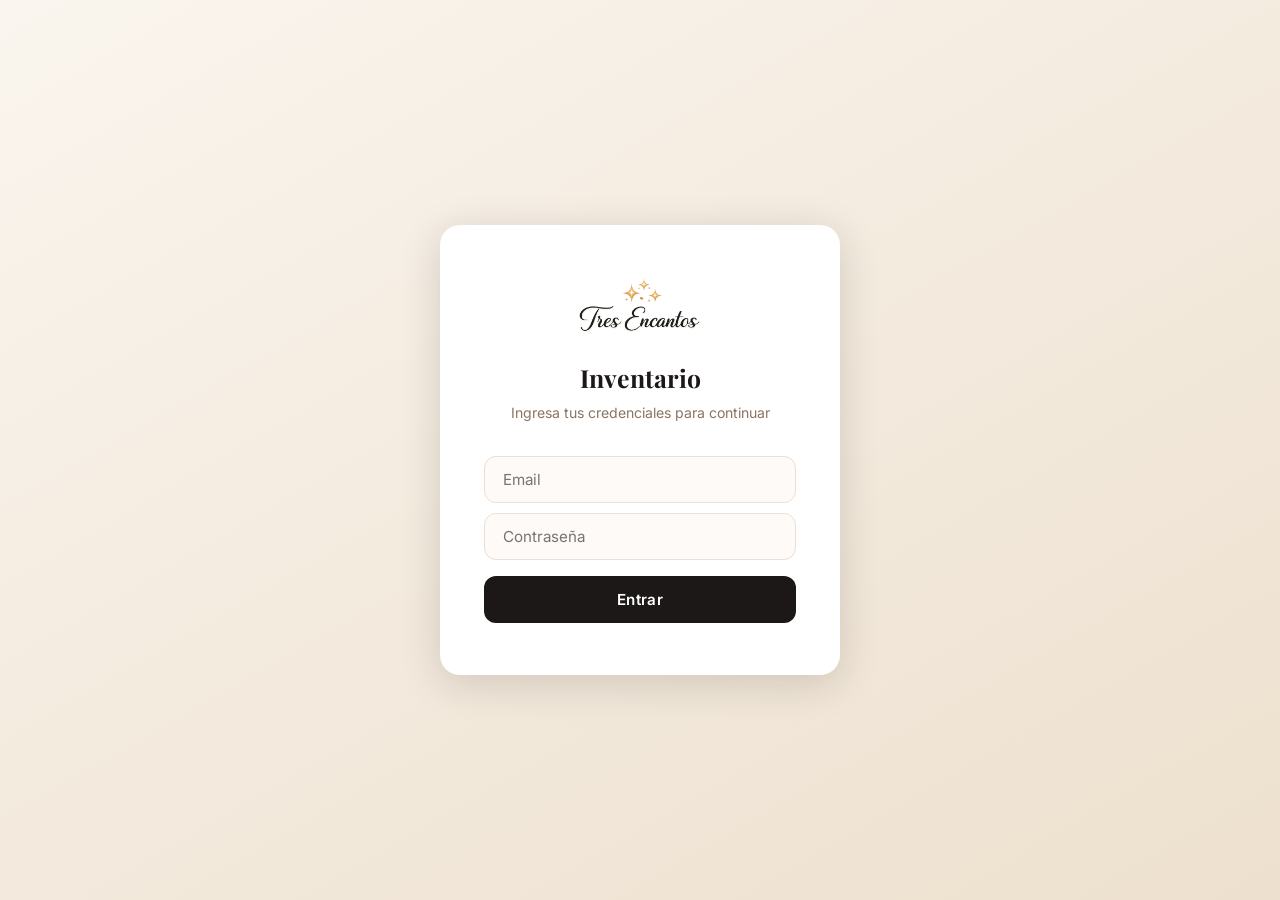
==== activity.html @ 2c3f7ea4 "Actividad: tocar una tarjeta KPI muestra el detalle completo sin truncar .sum-sub usa text-overflow:" ====
<!DOCTYPE html>
<html lang="es"> 
<head>
<meta charset="UTF-8">
<meta name="viewport" content="width=device-width, initial-scale=1.0, viewport-fit=cover">
<link rel="icon" href="img/icono-192.png">
<title>Actividad — Tres Encantos</title>
<link rel="preconnect" href="https://fonts.googleapis.com">
<link rel="preconnect" href="https://fonts.gstatic.com" crossorigin>
<link href="https://fonts.googleapis.com/css2?family=Inter:wght@400;500;600;700&family=Playfair+Display:wght@600&display=swap" rel="stylesheet">
<link rel="stylesheet" href="shared.css">
<link rel="stylesheet" href="activity.css">
</head>
<body>

<div class="topbar">
  <div class="topbar-left"></div>
  <div class="topbar-right">
    <nav class="topbar-nav-mobile" aria-label="Módulos">
      <a href="pos.html" class="tbn-icon" title="Caja">
        <svg viewBox="0 0 24 24"><rect x="2" y="3" width="20" height="14" rx="2"/><path d="M8 21h8M12 17v4"/></svg>
        <span class="tbn-label">Caja</span>
      </a>
      <a href="admin.html" class="tbn-icon" title="Inventario">
        <svg viewBox="0 0 24 24"><path d="M21 8a2 2 0 0 0-1-1.73l-7-4a2 2 0 0 0-2 0l-7 4A2 2 0 0 0 3 8v8a2 2 0 0 0 1 1.73l7 4a2 2 0 0 0 2 0l7-4A2 2 0 0 0 21 16Z"/><path d="m3.3 7 8.7 5 8.7-5"/><path d="M12 22V12"/></svg>
        <span class="tbn-label">Inventario</span>
      </a>
      <a href="stats.html" class="tbn-icon" title="Reportes">
        <svg viewBox="0 0 24 24"><line x1="18" y1="20" x2="18" y2="10"/><line x1="12" y1="20" x2="12" y2="4"/><line x1="6" y1="20" x2="6" y2="14"/></svg>
        <span class="tbn-label">Reportes</span>
      </a>
      <span class="tbn-sep"></span>
      <a href="index.html" class="tbn-icon" title="Tienda">
        <svg viewBox="0 0 24 24"><circle cx="12" cy="12" r="10"/><line x1="2" y1="12" x2="22" y2="12"/><path d="M12 2a15.3 15.3 0 0 1 4 10 15.3 15.3 0 0 1-4 10 15.3 15.3 0 0 1-4-10 15.3 15.3 0 0 1 4-10z"/></svg>
        <span class="tbn-label">Tienda</span>
      </a>
      
    </nav>
    <span class="tbn-sep"></span>
    <span class="user-avatar" id="user-avatar" style="cursor:pointer" title="Mi cuenta">?</span>
  </div>
</div>

<div class="main">
  <div class="act-search-wrap">
    <input type="search" class="act-search-input" id="filter-search" placeholder="🔍 Buscar cliente, producto o nota…" oninput="onSearchInput()" autocomplete="off">
    <button type="button" class="act-search-clear" id="filter-search-clear" onclick="clearSearch()" style="display:none" title="Limpiar búsqueda">✕</button>
  </div>

  <div class="filters-bar">
    <select class="filter-select" id="filter-period" onchange="load()">
      <option value="1" selected>Hoy</option>
      <option value="7">7 días</option>
      <option value="30">30 días</option>
      <option value="0">Todo</option>
    </select>
    <select class="filter-select" id="filter-user" onchange="load()">
      <option value="">Todos</option>
    </select>
    <div class="chip-group-wrap" id="chip-group-wrap">
      <div class="chip-group" id="chip-group" onscroll="_chipsScroll()">
        <button class="chip active" data-type="" onclick="setType(this,'')">Todos</button>
        <button class="chip" data-type="venta" onclick="setType(this,'venta')"><svg style="width:13px;height:13px;vertical-align:-2px;margin-right:3px;stroke:currentColor;fill:none;stroke-width:1.75;stroke-linecap:round;stroke-linejoin:round" viewBox="0 0 24 24"><line x1="12" y1="1" x2="12" y2="23"/><path d="M17 5H9.5a3.5 3.5 0 0 0 0 7h5a3.5 3.5 0 0 1 0 7H6"/></svg>Ventas</button>
        <button class="chip" data-type="inventario" onclick="setType(this,'inventario')"><svg style="width:13px;height:13px;vertical-align:-2px;margin-right:3px;stroke:currentColor;fill:none;stroke-width:1.75;stroke-linecap:round;stroke-linejoin:round" viewBox="0 0 24 24"><path d="M21 8a2 2 0 0 0-1-1.73l-7-4a2 2 0 0 0-2 0l-7 4A2 2 0 0 0 3 8v8a2 2 0 0 0 1 1.73l7 4a2 2 0 0 0 2 0l7-4A2 2 0 0 0 21 16Z"/><path d="m3.3 7 8.7 5 8.7-5"/><path d="M12 22V12"/></svg>Inventario</button>
        <button class="chip" data-type="apartado" onclick="setType(this,'apartado')"><svg style="width:13px;height:13px;vertical-align:-2px;margin-right:3px;stroke:currentColor;fill:none;stroke-width:1.75;stroke-linecap:round;stroke-linejoin:round" viewBox="0 0 24 24"><path d="M19 21l-7-5-7 5V5a2 2 0 0 1 2-2h10a2 2 0 0 1 2 2z"/></svg>Apartados</button>
        <button class="chip" data-type="sistema" onclick="setType(this,'sistema')"><svg style="width:13px;height:13px;vertical-align:-2px;margin-right:3px;stroke:currentColor;fill:none;stroke-width:1.75;stroke-linecap:round;stroke-linejoin:round" viewBox="0 0 24 24"><path d="M12 22s8-4 8-10V5l-8-3-8 3v7c0 6 8 10 8 10z"/></svg>Sistema</button>
      </div>
    </div>
  </div>

  <div class="summary-row" id="summary-row" style="display:none">
    <div class="sum-card" onclick="_summaryDetailPopup('ventas')" onkeydown="if(event.key==='Enter'||event.key===' '){event.preventDefault();_summaryDetailPopup('ventas')}" role="button" tabindex="0" aria-label="Ver detalle completo de Ventas" style="cursor:pointer">
      <div class="sum-val" id="sum-ventas">—</div>
      <div class="sum-sub" id="sum-ventas-sub"></div>
      <div class="sum-lbl">Ventas</div>
    </div>
    <div class="sum-card" onclick="_summaryDetailPopup('apt')" onkeydown="if(event.key==='Enter'||event.key===' '){event.preventDefault();_summaryDetailPopup('apt')}" role="button" tabindex="0" aria-label="Ver detalle completo de Apartados" style="cursor:pointer">
      <div class="sum-val" id="sum-apt">—</div>
      <div class="sum-sub muted" id="sum-apt-sub"></div>
      <div class="sum-lbl">Apartados</div>
    </div>
    <div class="sum-card" onclick="_summaryDetailPopup('inv')" onkeydown="if(event.key==='Enter'||event.key===' '){event.preventDefault();_summaryDetailPopup('inv')}" role="button" tabindex="0" aria-label="Ver detalle completo de Inventario" style="cursor:pointer">
      <div class="sum-val" id="sum-inv">—</div>
      <div class="sum-sub muted" id="sum-inv-sub"></div>
      <div class="sum-lbl">Inventario</div>
    </div>
  </div>

  <div id="feed"><div class="spinner"></div></div>
</div>

<script src="activity.js"></script>
<script src="shared.js"></script>
</body>
</html>
---- shared.css ----
/* ═══════════════════════════════════════════════════════════════════════
   shared.css — Tres Encantos
   Estilos compartidos por todos los módulos admin.
   Incluir en: admin.html, pos.html, stats.html, activity.html, settings.html
   ═══════════════════════════════════════════════════════════════════════ */

/* ── Variables ─────────────────────────────────────────────────────── */
:root{
  --cream:#FAF5EE;--gold:#C9A462;--gold-dark:#A67C3A;--gold-light:#FFF8EE;
  --charcoal:#1C1817;--charcoal-soft:#2E2825;
  --red:#E85D5D;--green:#2D6A4F;
  --border:#EAE0D4;--muted:#8A7564;--muted-light:#B5A696;
  --r:10px;
  --shadow-sm:0 1px 4px rgba(28,24,23,.07);
  --shadow-lg:0 8px 40px rgba(28,24,23,.18);
}

/* ── Reset mínimo ──────────────────────────────────────────────────── */
html{-webkit-text-size-adjust:100%}
button,input,select,textarea{font-family:inherit}
a{text-decoration:none}
*,*::before,*::after{box-sizing:border-box}

/* ── Dropdown de usuario ───────────────────────────────────────────── */
#ud-pop{
  position:fixed;z-index:99999;
  background:#fff;border:1px solid var(--border);border-radius:14px;
  padding:14px;min-width:210px;
  box-shadow:0 8px 32px rgba(28,24,23,.18);
  animation:ud-in .15s ease;
}
@keyframes ud-in{from{opacity:0;transform:scale(.92) translateY(-6px)}to{opacity:1;transform:scale(1)}}
.ud-info{margin-bottom:10px}
.ud-name{font-weight:700;font-size:.88rem;color:var(--charcoal);margin-bottom:2px}
.ud-email{font-size:.72rem;color:var(--muted);margin-bottom:6px;word-break:break-all}
.ud-role{display:inline-block;font-size:.62rem;font-weight:700;background:rgba(201,164,98,.15);color:var(--gold-dark);border-radius:50px;padding:2px 8px;text-transform:uppercase;letter-spacing:.05em}
.ud-divider{height:1px;background:var(--border);margin:0 -14px 10px}
.ud-link{display:flex;align-items:center;gap:8px;width:100%;padding:8px 10px;border-radius:8px;color:var(--charcoal);font-size:.82rem;font-weight:600;text-decoration:none;transition:.15s;margin-bottom:2px}
.ud-link:hover{background:var(--cream)}
.ud-link svg{flex-shrink:0;color:var(--muted)}
.ud-logout{display:flex;align-items:center;gap:8px;width:100%;padding:8px 10px;border:none;border-radius:8px;background:transparent;color:var(--red);font-size:.82rem;font-weight:600;cursor:pointer;font-family:inherit;transition:.15s}
.ud-logout:hover{background:#FFF5F5}
.ud-logout svg{flex-shrink:0}

/* ── Avatar de usuario ─────────────────────────────────────────────── */
.user-avatar{
  width:28px;height:28px;border-radius:50%;
  background:rgba(201,164,98,.25);color:var(--gold);
  font-size:.75rem;font-weight:800;
  display:flex;align-items:center;justify-content:center;
  flex-shrink:0;border:1.5px solid rgba(201,164,98,.45);
  letter-spacing:0;user-select:none;
}
@media(max-width:640px){.user-avatar{width:26px;height:26px;font-size:.7rem}}
@media(max-width:380px){.user-avatar{width:24px;height:24px;font-size:.68rem}}

/* ── Título de módulo — oculto cuando los íconos ya tienen label ───── */
.topbar-title{display:none}

/* ══ TOPBAR NAVEGACIÓN ═══════════════════════════════════════════════
   Íconos de módulo compartidos por todos los módulos admin.
   Cambiar aquí aplica a Caja, Inventario, Reportes, Actividad, Config.
   ══════════════════════════════════════════════════════════════════ */
/* ── Layout topbar base ────────────────────────────────────────────── */
.topbar{
  position:relative;display:flex;align-items:center;justify-content:space-between;
  height:56px;padding:0 16px;
  background:var(--charcoal);color:#fff;
  flex-shrink:0;z-index:50;
}
/* Safe area para dispositivos con notch */
@supports(padding-top:env(safe-area-inset-top)){
  .topbar{
    padding-top:env(safe-area-inset-top);
    height:calc(56px + env(safe-area-inset-top));
  }
}

/* ── Layout topbar: nav centrado, avatar a la derecha ──────────────── */
/* El topbar usa position:relative para centrar el nav con absolute */
/* topbar-left: spacer flex:1 | nav: centrado absoluto | topbar-right: avatar */
.topbar-left{flex:1}
.topbar-right{flex:1;display:flex;align-items:center;justify-content:flex-end}
.topbar-nav-mobile{
  display:flex;align-items:center;gap:1px;
  position:absolute;left:50%;transform:translateX(-50%);
}

.tbn-icon{
  display:flex;flex-direction:column;align-items:center;justify-content:center;
  gap:2px;padding:5px 14px;border-radius:9px;min-width:48px;
  text-decoration:none;background:transparent;color:rgba(255,255,255,.55);
  transition:all .15s;touch-action:manipulation;-webkit-tap-highlight-color:transparent;
  border:none;cursor:pointer;font-family:inherit;
}
.tbn-icon svg{
  width:20px;height:20px;stroke:currentColor;fill:none;
  stroke-width:2;stroke-linecap:round;stroke-linejoin:round;
  display:block;flex-shrink:0;
}
.tbn-label{
  display:none;font-size:.5rem;font-weight:600;
  letter-spacing:.03em;line-height:1;white-space:nowrap;
}
.tbn-sep{display:none}

.tbn-icon.tbn-active{color:#C9A462;background:rgba(201,164,98,.22);border-radius:10px;outline:1.5px solid rgba(201,164,98,.35)}
.tbn-icon.tbn-active svg{stroke-width:2.5}
.tbn-icon:not(.tbn-active):hover{color:rgba(255,255,255,.9);background:rgba(255,255,255,.09)}
.tbn-icon:active{opacity:.6;transform:scale(.88)}
.tbn-icon.tbn-logout:hover{color:#E85D5D;background:rgba(232,93,93,.12)}

/* Mobile ≤640px — touch targets + labels */
@media(max-width:640px){
  .tbn-icon{padding:5px 8px;min-width:44px}
  .tbn-icon svg{width:20px;height:20px}
  .tbn-label{display:block;font-size:.5rem;letter-spacing:.02em}
  .topbar-nav-mobile{gap:0}
}
/* Teléfonos muy chicos ≤380px */
@media(max-width:380px){
  .tbn-icon{min-width:38px;padding:5px 6px}
  .tbn-icon svg{width:18px;height:18px}
  .tbn-label{font-size:.44rem}
}
/* Tableta y desktop ≥641px — separador visible */
@media(min-width:641px){
  .tbn-sep{display:block;width:1px;height:20px;background:rgba(255,255,255,.2);align-self:center;flex-shrink:0;margin:0 4px}
  .tbn-label{display:block}
  .tbn-icon{padding:5px 12px;gap:2px}
  .tbn-icon svg{width:18px;height:18px}
}
@media(min-width:1025px){
  .tbn-icon{padding:6px 14px}
  .tbn-icon svg{width:20px;height:20px}
  .topbar-nav-mobile{gap:2px}
}

/* ── Offline banner ── */
#offline-banner {
  position: fixed;
  left: 0; right: 0;
  z-index: 9999;
  padding: 10px 16px;
  font-size: .875rem;
  font-weight: 600;
  text-align: center;
  pointer-events: none;
  transition: opacity .25s;
  display: none;
}
#offline-banner.ob-offline {
  display: block;
  background: #E85D5D;
  color: #fff;
}
#offline-banner.ob-online {
  display: block;
  background: #2D6A4F;
  color: #fff;
}

/* ── Aviso de sistema — descartable, fijo abajo (mismo patrón que
   #offline-banner: no afecta el layout de cada módulo, y se desplaza sobre
   la tab bar de Caja igual que ese banner) ── */
#sys-notice{
  position:fixed;left:0;right:0;z-index:9998;
  display:flex;align-items:center;gap:10px;
  padding:10px 16px;
  background:var(--gold-light);border-top:1px solid var(--gold);
  color:var(--charcoal);font-size:.82rem;line-height:1.35;
}
#sys-notice .sn-text{flex:1}
#sys-notice .sn-close{flex-shrink:0;background:none;border:none;color:var(--muted);font-size:1rem;cursor:pointer;padding:4px 6px;line-height:1;transition:.15s}
#sys-notice .sn-close:hover{color:var(--charcoal)}
---- activity.css ----
body{font-family:'Inter',sans-serif;background:var(--cream);color:var(--charcoal);min-height:100dvh;display:flex;flex-direction:column}

/* TOPBAR */
.topbar{position:sticky;top:0}
.topbar-left{display:flex;align-items:center;gap:10px}
.topbar-title{font-family:'Playfair Display',serif;font-size:1rem;color:#fff}
.topbar-right{display:flex;gap:8px;align-items:center}
.user-name-lbl{font-size:.75rem;color:rgba(255,255,255,.6);white-space:nowrap}
@media(min-width:1025px){.topbar{background:var(--charcoal)}}
@media(max-width:1024px){
  .topbar{padding:0 12px;background:var(--charcoal)}
  .main{padding:14px 16px 40px}
  .summary-row{gap:8px}
  .sum-card{padding:12px 10px}
  .sum-val{font-size:1.1rem}
  .act-card{padding:10px 12px;gap:10px}
  .act-avatar{width:34px;height:34px;font-size:.78rem}
}

/* MAIN */
.main{flex:1;max-width:800px;width:100%;margin:0 auto;padding:20px 16px 48px}

/* SEARCH */
.act-search-wrap{position:relative;margin-bottom:10px}
.act-search-input{width:100%;padding:10px 36px 10px 14px;border:1.5px solid var(--border);border-radius:50px;font-size:.85rem;outline:none;font-family:inherit;background:#fff;color:var(--charcoal)}
.act-search-input:focus{border-color:var(--gold)}
.act-search-input::-webkit-search-cancel-button{display:none}
.act-search-clear{position:absolute;right:6px;top:50%;transform:translateY(-50%);background:none;border:none;color:var(--muted);font-size:.85rem;cursor:pointer;padding:8px;line-height:1}

/* FILTERS */
.filters-bar{display:flex;gap:8px;align-items:center;margin-bottom:16px;flex-wrap:wrap}
.filter-select{
  padding:7px 28px 7px 12px;border:1.5px solid var(--border);border-radius:50px;
  font-size:.8rem;font-weight:600;background:#fff;color:var(--charcoal);outline:none;cursor:pointer;
  appearance:none;-webkit-appearance:none;
  background-image:url("data:image/svg+xml,%3Csvg xmlns='http://www.w3.org/2000/svg' width='12' height='12' viewBox='0 0 24 24' fill='none' stroke='%238A7564' stroke-width='2.5'%3E%3Cpolyline points='6 9 12 15 18 9'/%3E%3C/svg%3E");
  background-repeat:no-repeat;background-position:right 10px center;
}
.filter-select:focus{border-color:var(--gold)}
.chip-group-wrap{position:relative;flex-shrink:0}
.chip-group-wrap::after{content:'›';position:absolute;top:0;bottom:0;right:0;width:24px;display:flex;align-items:center;justify-content:flex-end;padding-right:2px;background:linear-gradient(to right,transparent,var(--cream) 65%);color:var(--muted);font-size:1.2rem;font-weight:800;pointer-events:none;opacity:1;transition:opacity .15s}
.chip-group-wrap.at-end::after{opacity:0}
.chip-group{display:flex;gap:4px;overflow-x:auto;scrollbar-width:none;-webkit-overflow-scrolling:touch}
.chip-group::-webkit-scrollbar{display:none}
.chip{flex-shrink:0;padding:6px 14px;border-radius:50px;border:1.5px solid var(--border);background:#fff;font-size:.76rem;font-weight:600;cursor:pointer;color:#9B8B78;transition:.15s;white-space:nowrap}
.chip.active{background:var(--charcoal);color:#fff;border-color:var(--charcoal)}
.chip:hover:not(.active){border-color:var(--gold);color:var(--gold-dark)}

/* SUMMARY */
.summary-row{display:grid;grid-template-columns:repeat(3,1fr);gap:10px;margin-bottom:20px}
/* min-width:0 -- sin esto, un texto largo en .sum-sub (ej. "4 abonos · 6
   liquidados · 57 por cobrar (total)") empuja el ancho mínimo del elemento
   de grid más allá de su columna 1fr, aunque .sum-sub tenga overflow:hidden
   -- el recorte con "..." nunca llega a aplicarse porque la tarjeta entera
   (y con ella toda la fila de 3 columnas) ya se desbordó primero, forzando
   scroll horizontal en toda la página y cortando el borde izquierdo de todo
   lo demás (buscador, selects, chips). Mismo fix que .act-body ya usa más
   abajo en este archivo para el mismo problema en un contexto flex. */
.sum-card{background:#fff;border:1px solid var(--border);border-left:3px solid var(--gold);border-radius:12px;padding:14px 12px;text-align:center;min-width:0}
.sum-val{font-family:'Playfair Display',serif;font-size:1.25rem;font-weight:700}
.sum-sub{font-size:.73rem;font-weight:600;color:var(--green);margin-top:2px;min-height:1.1em;line-height:1.2;white-space:nowrap;overflow:hidden;text-overflow:ellipsis}
.sum-sub.muted{color:var(--muted)}
.sum-lbl{font-size:.67rem;color:var(--muted);font-weight:700;text-transform:uppercase;letter-spacing:.04em;margin-top:4px}

/* FEED */
.date-sep{font-size:.68rem;font-weight:700;letter-spacing:.08em;text-transform:uppercase;color:var(--muted);padding:16px 2px 6px}
.date-sep:first-child{padding-top:2px}
.act-card{display:flex;gap:12px;align-items:flex-start;background:#fff;border:1px solid var(--border);border-radius:12px;padding:12px 14px;margin-bottom:7px;transition:.15s}
.act-card:active{background:#FFF8EE;border-color:var(--gold)}
.act-card:hover{box-shadow:0 2px 10px rgba(28,24,23,.07)}
.act-avatar{width:36px;height:36px;border-radius:50%;flex-shrink:0;display:flex;align-items:center;justify-content:center;font-size:.82rem;font-weight:800;color:#fff;margin-top:1px}
.act-body{flex:1;min-width:0}
.act-top{display:flex;align-items:center;gap:6px;margin-bottom:4px;flex-wrap:wrap}
.act-badge{display:inline-flex;align-items:center;gap:3px;padding:2px 8px;border-radius:50px;font-size:.63rem;font-weight:800;letter-spacing:.03em;text-transform:uppercase;flex-shrink:0}
.badge-venta    {background:#D1FAE5;color:#065F46}
.badge-inventario{background:#E0E7FF;color:#3730A3}
.badge-apartado {background:#FEF3C7;color:#92400E}
.badge-creado   {background:#D1FAE5;color:#065F46}
.badge-editado  {background:#FFF8EE;color:#A67C3A}
.badge-eliminado{background:#FEE2E2;color:#991B1B}
.badge-revisado {background:#EDE9FE;color:#5B21B6}
.act-user{font-size:.73rem;color:var(--muted);font-weight:600;white-space:nowrap}
.act-time{font-size:.68rem;color:#B5A696;margin-left:auto;white-space:nowrap;flex-shrink:0}
.act-summary{font-size:.84rem;font-weight:500;color:var(--charcoal);line-height:1.4}
.act-detail{font-size:.74rem;color:var(--muted);margin-top:3px}

/* EMPTY / LOADING */
.empty-state{text-align:center;padding:56px 20px;color:var(--muted)}
.empty-state .em{font-size:2.5rem;margin-bottom:10px}
@keyframes spin{to{transform:rotate(360deg)}}
.spinner{width:22px;height:22px;border:2.5px solid var(--border);border-top-color:var(--gold);border-radius:50%;animation:spin .6s linear infinite;margin:48px auto}

@media(max-width:640px){
  .topbar{padding:0 12px}
  .user-name-lbl{display:none}
  .user-avatar{width:24px;height:24px;font-size:.68rem}
  .main{padding:14px 12px 40px}
  .summary-row{gap:8px}
  .sum-card{padding:12px 8px}
  .sum-val{font-size:1.1rem}
  .act-card{padding:10px 12px;gap:10px}
  .act-avatar{width:32px;height:32px;font-size:.75rem}
  /* Selects: flex:1 para llenar la fila + tap target ≥44px */
  .filter-select{flex:1;min-width:0;padding:11px 28px 11px 12px;font-size:1rem}
  /* Chips: tap target ≥44px */
  .chip{padding:10px 14px;min-height:44px}
  /* Chip-group-wrap: ancho completo en su línea */
  .chip-group-wrap{width:100%}
}
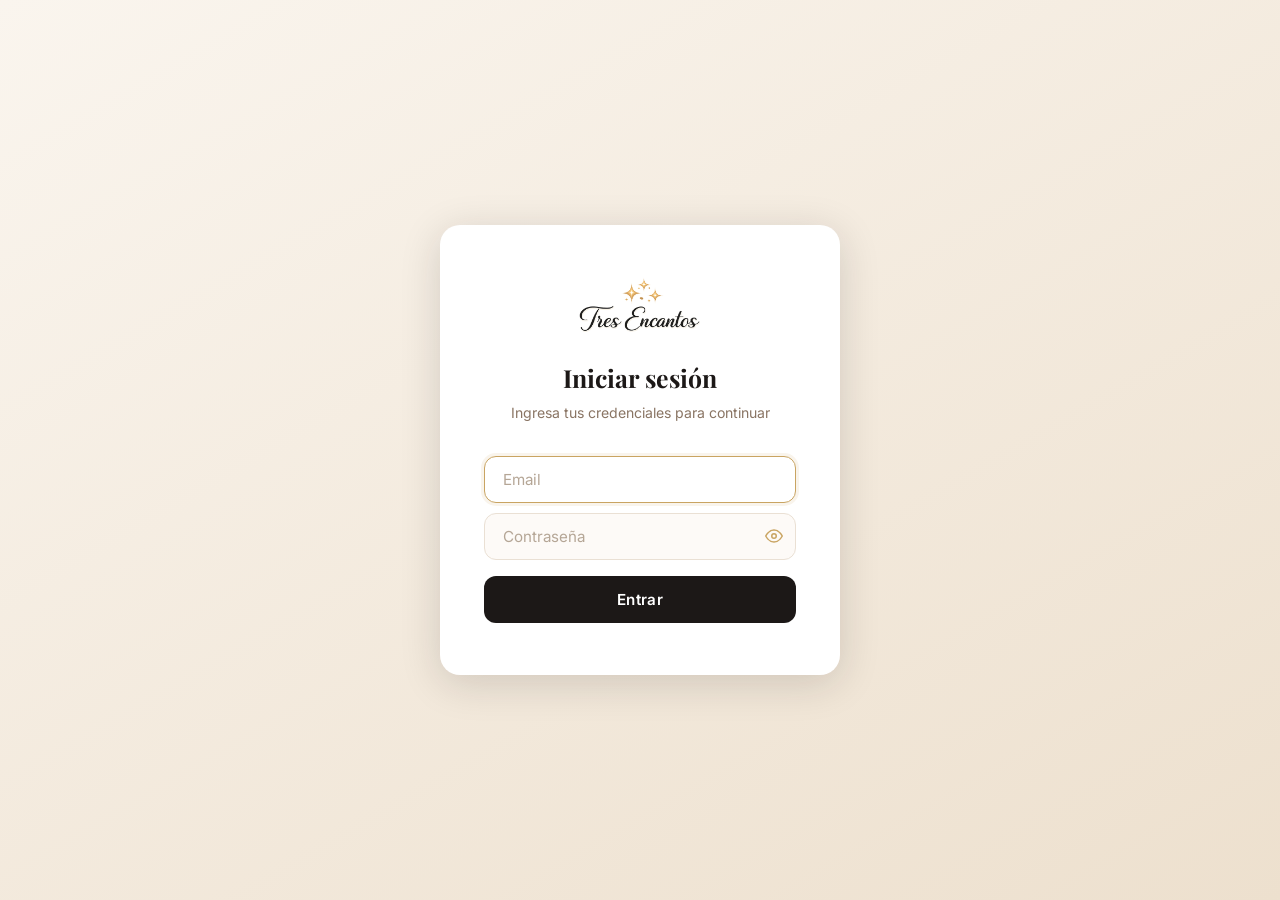
==== commit dfba9944: "Modo oscuro: Actividad y Configuracion (ultimos 2 modulos) Mismo mecanismo que Inventario/Caja/Repor" ====
--- a/activity.html
+++ b/activity.html
@@ -1,5 +1,5 @@
 <!DOCTYPE html>
-<html lang="es"> 
+<html lang="es" data-theme-ready="1">
 <head>
 <meta charset="UTF-8">
 <meta name="viewport" content="width=device-width, initial-scale=1.0, viewport-fit=cover">
@@ -10,6 +10,12 @@
 <link href="https://fonts.googleapis.com/css2?family=Inter:wght@400;500;600;700&family=Playfair+Display:wght@600&display=swap" rel="stylesheet">
 <link rel="stylesheet" href="shared.css">
 <link rel="stylesheet" href="activity.css">
+<script>
+/* Aplica el modo oscuro guardado ANTES del primer paint, para que no haya
+   flash claro→oscuro. Mismo script que Inventario/Caja/Reportes, ver
+   shared.js _initThemeToggle(). */
+(function(){try{if(localStorage.getItem('te_theme')==='dark')document.documentElement.setAttribute('data-theme','dark');}catch(e){}})();
+</script>
 </head>
 <body>
 
@@ -64,27 +70,11 @@
         <button class="chip" data-type="inventario" onclick="setType(this,'inventario')"><svg style="width:13px;height:13px;vertical-align:-2px;margin-right:3px;stroke:currentColor;fill:none;stroke-width:1.75;stroke-linecap:round;stroke-linejoin:round" viewBox="0 0 24 24"><path d="M21 8a2 2 0 0 0-1-1.73l-7-4a2 2 0 0 0-2 0l-7 4A2 2 0 0 0 3 8v8a2 2 0 0 0 1 1.73l7 4a2 2 0 0 0 2 0l7-4A2 2 0 0 0 21 16Z"/><path d="m3.3 7 8.7 5 8.7-5"/><path d="M12 22V12"/></svg>Inventario</button>
         <button class="chip" data-type="apartado" onclick="setType(this,'apartado')"><svg style="width:13px;height:13px;vertical-align:-2px;margin-right:3px;stroke:currentColor;fill:none;stroke-width:1.75;stroke-linecap:round;stroke-linejoin:round" viewBox="0 0 24 24"><path d="M19 21l-7-5-7 5V5a2 2 0 0 1 2-2h10a2 2 0 0 1 2 2z"/></svg>Apartados</button>
         <button class="chip" data-type="sistema" onclick="setType(this,'sistema')"><svg style="width:13px;height:13px;vertical-align:-2px;margin-right:3px;stroke:currentColor;fill:none;stroke-width:1.75;stroke-linecap:round;stroke-linejoin:round" viewBox="0 0 24 24"><path d="M12 22s8-4 8-10V5l-8-3-8 3v7c0 6 8 10 8 10z"/></svg>Sistema</button>
+        <button class="chip" id="chip-night" onclick="toggleNightFilter(this)">🌙 Fuera de horario</button>
       </div>
     </div>
   </div>
 
-  <div class="summary-row" id="summary-row" style="display:none">
-    <div class="sum-card" onclick="_summaryDetailPopup('ventas')" onkeydown="if(event.key==='Enter'||event.key===' '){event.preventDefault();_summaryDetailPopup('ventas')}" role="button" tabindex="0" aria-label="Ver detalle completo de Ventas" style="cursor:pointer">
-      <div class="sum-val" id="sum-ventas">—</div>
-      <div class="sum-sub" id="sum-ventas-sub"></div>
-      <div class="sum-lbl">Ventas</div>
-    </div>
-    <div class="sum-card" onclick="_summaryDetailPopup('apt')" onkeydown="if(event.key==='Enter'||event.key===' '){event.preventDefault();_summaryDetailPopup('apt')}" role="button" tabindex="0" aria-label="Ver detalle completo de Apartados" style="cursor:pointer">
-      <div class="sum-val" id="sum-apt">—</div>
-      <div class="sum-sub muted" id="sum-apt-sub"></div>
-      <div class="sum-lbl">Apartados</div>
-    </div>
-    <div class="sum-card" onclick="_summaryDetailPopup('inv')" onkeydown="if(event.key==='Enter'||event.key===' '){event.preventDefault();_summaryDetailPopup('inv')}" role="button" tabindex="0" aria-label="Ver detalle completo de Inventario" style="cursor:pointer">
-      <div class="sum-val" id="sum-inv">—</div>
-      <div class="sum-sub muted" id="sum-inv-sub"></div>
-      <div class="sum-lbl">Inventario</div>
-    </div>
-  </div>
 
   <div id="feed"><div class="spinner"></div></div>
 </div>
--- a/shared.css
+++ b/shared.css
@@ -13,6 +13,13 @@
   --r:10px;
   --shadow-sm:0 1px 4px rgba(28,24,23,.07);
   --shadow-lg:0 8px 40px rgba(28,24,23,.18);
+  /* Tokens de tema, compartidos por los 5 módulos admin — ver admin.css para
+     el bloque [data-theme="dark"] vigente hoy solo en Inventario. --ink/
+     --ink-soft son fijos a propósito (topbar, badges: chrome ya oscuro que
+     no debe invertirse). Un módulo que sume su propio modo oscuro solo
+     necesita definir su [data-theme="dark"] — estos defaults ya lo cubren. */
+  --ink:#1C1817;--ink-soft:#2E2825;
+  --surface:#fff;--surface-soft:#F8F4EF;
 }
 
 /* ── Reset mínimo ──────────────────────────────────────────────────── */
@@ -24,7 +31,7 @@
 /* ── Dropdown de usuario ───────────────────────────────────────────── */
 #ud-pop{
   position:fixed;z-index:99999;
-  background:#fff;border:1px solid var(--border);border-radius:14px;
+  background:var(--surface);border:1px solid var(--border);border-radius:14px;
   padding:14px;min-width:210px;
   box-shadow:0 8px 32px rgba(28,24,23,.18);
   animation:ud-in .15s ease;
@@ -38,8 +45,30 @@
 .ud-link{display:flex;align-items:center;gap:8px;width:100%;padding:8px 10px;border-radius:8px;color:var(--charcoal);font-size:.82rem;font-weight:600;text-decoration:none;transition:.15s;margin-bottom:2px}
 .ud-link:hover{background:var(--cream)}
 .ud-link svg{flex-shrink:0;color:var(--muted)}
+
+/* ── Toggles del dropdown de cuenta (modo oscuro, avisos de venta por
+   dispositivo) — clase genérica, ya no exclusiva de "theme" desde que se le
+   sumó un segundo toggle (2026-09-06). ── */
+.ud-toggle-row{display:flex;align-items:center;justify-content:space-between;gap:8px;width:100%;padding:8px 10px;border-radius:8px;color:var(--charcoal);font-size:.82rem;font-weight:600;margin-bottom:2px;cursor:pointer}
+.ud-toggle-row:hover{background:var(--cream)}
+.ud-toggle-row-label{display:flex;align-items:center;gap:8px}
+.ud-toggle-row-label svg{flex-shrink:0;color:var(--muted)}
+.ud-toggle-switch{position:relative;display:inline-block;width:36px;height:21px;flex-shrink:0}
+.ud-toggle-switch input{opacity:0;width:0;height:0;position:absolute}
+.ud-toggle-switch-slider{position:absolute;inset:0;background:var(--border);border-radius:50px;transition:.2s;pointer-events:none}
+.ud-toggle-switch-slider::before{content:'';position:absolute;width:15px;height:15px;left:3px;top:3px;background:var(--surface);border-radius:50%;transition:.2s;box-shadow:0 1px 3px rgba(0,0,0,.25)}
+.ud-toggle-switch input:checked + .ud-toggle-switch-slider{background:var(--gold-dark)}
+.ud-toggle-switch input:checked + .ud-toggle-switch-slider::before{transform:translateX(15px)}
+.ud-toggle-hint{padding:0 10px 6px;font-size:.7rem;line-height:1.35;color:var(--muted);margin-top:-2px}
+.ud-toggle-hint:empty{display:none}
 .ud-logout{display:flex;align-items:center;gap:8px;width:100%;padding:8px 10px;border:none;border-radius:8px;background:transparent;color:var(--red);font-size:.82rem;font-weight:600;cursor:pointer;font-family:inherit;transition:.15s}
 .ud-logout:hover{background:#FFF5F5}
+/* Sin bloque [data-theme="dark"] propio (shared.css es genérico a los 5
+   módulos) -- reutiliza --tint-red-bg, hoy solo definido en el bloque
+   oscuro de admin.css/pos.css. Donde ese token no existe (módulos sin modo
+   oscuro todavía) esta regla nunca se activa porque tampoco existe
+   [data-theme="dark"] ahí. */
+:root[data-theme="dark"] .ud-logout:hover{background:var(--tint-red-bg)}
 .ud-logout svg{flex-shrink:0}
 
 /* ── Avatar de usuario ─────────────────────────────────────────────── */
@@ -53,6 +82,8 @@
 }
 @media(max-width:640px){.user-avatar{width:26px;height:26px;font-size:.7rem}}
 @media(max-width:380px){.user-avatar{width:24px;height:24px;font-size:.68rem}}
+@media(max-width:640px){#notif-bell{width:26px;height:26px;margin-right:6px}}
+@media(max-width:380px){#notif-bell{width:24px;height:24px;margin-right:4px}}
 
 /* ── Título de módulo — oculto cuando los íconos ya tienen label ───── */
 .topbar-title{display:none}
@@ -65,7 +96,7 @@
 .topbar{
   position:relative;display:flex;align-items:center;justify-content:space-between;
   height:56px;padding:0 16px;
-  background:var(--charcoal);color:#fff;
+  background:var(--ink);color:#fff;
   flex-shrink:0;z-index:50;
 }
 /* Safe area para dispositivos con notch */
@@ -108,7 +139,6 @@
 .tbn-icon.tbn-active svg{stroke-width:2.5}
 .tbn-icon:not(.tbn-active):hover{color:rgba(255,255,255,.9);background:rgba(255,255,255,.09)}
 .tbn-icon:active{opacity:.6;transform:scale(.88)}
-.tbn-icon.tbn-logout:hover{color:#E85D5D;background:rgba(232,93,93,.12)}
 
 /* Mobile ≤640px — touch targets + labels */
 @media(max-width:640px){
@@ -160,16 +190,63 @@
   color: #fff;
 }
 
-/* ── Aviso de sistema — descartable, fijo abajo (mismo patrón que
-   #offline-banner: no afecta el layout de cada módulo, y se desplaza sobre
-   la tab bar de Caja igual que ese banner) ── */
-#sys-notice{
-  position:fixed;left:0;right:0;z-index:9998;
-  display:flex;align-items:center;gap:10px;
-  padding:10px 16px;
-  background:var(--gold-light);border-top:1px solid var(--gold);
-  color:var(--charcoal);font-size:.82rem;line-height:1.35;
-}
-#sys-notice .sn-text{flex:1}
-#sys-notice .sn-close{flex-shrink:0;background:none;border:none;color:var(--muted);font-size:1rem;cursor:pointer;padding:4px 6px;line-height:1;transition:.15s}
-#sys-notice .sn-close:hover{color:var(--charcoal)}
+/* ── Campana de notificaciones — junto al avatar en la topbar ── */
+#notif-bell{
+  position:relative;display:flex;align-items:center;justify-content:center;
+  width:28px;height:28px;margin-right:8px;border-radius:50%;
+  background:transparent;border:none;color:rgba(255,255,255,.7);
+  cursor:pointer;transition:.15s;flex-shrink:0;
+}
+#notif-bell:hover{color:#fff;background:rgba(255,255,255,.1)}
+.notif-badge{
+  position:absolute;top:-2px;right:-2px;min-width:15px;height:15px;padding:0 3px;
+  display:flex;align-items:center;justify-content:center;
+  background:var(--red);color:#fff;font-size:.6rem;font-weight:700;
+  border-radius:50px;border:1.5px solid var(--ink);line-height:1;
+}
+#notif-pop{
+  position:fixed;z-index:99999;
+  background:var(--surface);border:1px solid var(--border);border-radius:14px;
+  padding:10px;width:300px;max-width:calc(100vw - 16px);max-height:70vh;overflow-y:auto;
+  box-shadow:0 8px 32px rgba(28,24,23,.18);
+  animation:ud-in .15s ease;
+}
+.notif-pop-head{display:flex;align-items:center;justify-content:space-between;gap:8px;padding:4px 6px 8px}
+.notif-pop-title{font-weight:700;font-size:.82rem;color:var(--charcoal)}
+#notif-dismiss-all{background:none;border:none;font-family:inherit;font-size:.72rem;font-weight:600;color:var(--gold-dark);cursor:pointer;padding:2px 4px;flex-shrink:0;border-radius:6px}
+#notif-dismiss-all:hover{background:var(--cream)}
+.notif-item{
+  display:flex;align-items:flex-start;gap:10px;
+  font-size:.8rem;line-height:1.45;color:var(--charcoal);
+  padding:9px 8px;border-radius:8px;border-bottom:1px solid var(--border);
+  transition:background .15s;
+}
+.notif-item:last-child{border-bottom:none}
+.notif-item:hover{background:var(--cream)}
+.notif-item-icon{
+  flex-shrink:0;width:26px;height:26px;margin-top:1px;border-radius:50%;
+  display:flex;align-items:center;justify-content:center;
+  background:var(--border);color:var(--muted);transition:background .2s,color .2s;
+}
+.notif-item.unread .notif-item-icon{background:var(--gold);color:#fff}
+.notif-item.unread .notif-item-text{font-weight:600}
+.notif-item-text{padding-top:3px;flex:1;min-width:0}
+.notif-item-dismiss{
+  flex-shrink:0;width:22px;height:22px;margin-top:1px;border-radius:50%;
+  border:none;background:none;color:var(--muted-light);font-size:.7rem;
+  cursor:pointer;display:flex;align-items:center;justify-content:center;
+  transition:background .15s,color .15s;
+}
+.notif-item-dismiss:hover{background:var(--border);color:var(--red)}
+.notif-empty{font-size:.8rem;color:var(--muted);padding:14px 8px;text-align:center}
+
+/* Aviso largo: título siempre visible, cuerpo se desglosa al tocar (acordeón
+   -- abrir uno cierra los demás, ver el listener delegado en shared.js) */
+.notif-item-expandable{cursor:pointer}
+.notif-item-toggle-zone{cursor:pointer}
+.notif-item-title{display:flex;align-items:center;gap:6px;font-weight:700}
+.notif-item.unread .notif-item-title{color:var(--charcoal)}
+.notif-item-chevron{flex-shrink:0;color:var(--muted);transition:transform .2s}
+.notif-item-expandable.open .notif-item-chevron{transform:rotate(180deg)}
+.notif-item-body{display:block;max-height:0;overflow:hidden;opacity:0;font-weight:400!important;color:var(--muted);transition:max-height .25s ease,opacity .2s,margin-top .25s ease}
+.notif-item-expandable.open .notif-item-body{max-height:220px;opacity:1;margin-top:5px}
--- a/activity.css
+++ b/activity.css
@@ -1,4 +1,26 @@
 body{font-family:'Inter',sans-serif;background:var(--cream);color:var(--charcoal);min-height:100dvh;display:flex;flex-direction:column}
+
+/* ══ MODO OSCURO ═══════════════════════════════════════════════════════
+   Mismo mecanismo y misma paleta que Inventario/Caja/Reportes (ver
+   admin.css/pos.css/stats.css) — activado por [data-theme="dark"] en
+   <html> (shared.js _toggleTheme() / script anti-flash en <head> de
+   activity.html). Activity.css nunca tuvo su propio :root claro (usa el
+   de shared.css tal cual) — aquí solo se agrega el bloque oscuro. --gold/
+   --gold-dark/--red/--green se quedan fijos (acentos ya legibles en
+   ambos temas, mismo criterio que el resto del proyecto); --ink (shared.
+   css) tampoco se redefine — es el chrome intencionalmente oscuro
+   (topbar) que ya era oscuro en modo claro. */
+:root[data-theme="dark"]{
+  --cream:#15120E;--surface:#221D18;--surface-soft:#2A241D;
+  --charcoal:#F1E8DB;--muted:#B9A890;--muted-light:#6B5D4D;
+  --gold-light:#2C2415;--border:#3D352B;
+  --tint-red-bg:#332020;--tint-red-border:rgba(248,113,113,.35);--tint-red-strong:#F87171;
+  --tint-amber-bg:#332A14;--tint-amber-border:rgba(251,191,36,.4);--tint-amber-strong:#FBBF24;
+  --tint-green-bg:#1B2E22;--tint-green-border:rgba(110,231,183,.35);--tint-green-strong:#6EE7B7;
+  --tint-blue-bg:#18263A;--tint-blue-border:rgba(96,165,250,.35);--tint-blue-strong:#7DB8F5;
+  --tint-violet-bg:#241C38;--tint-violet-border:rgba(196,168,245,.35);--tint-violet-strong:#C4A8F5;
+  color-scheme:dark;
+}
 
 /* TOPBAR */
 .topbar{position:sticky;top:0}
@@ -6,13 +28,13 @@
 .topbar-title{font-family:'Playfair Display',serif;font-size:1rem;color:#fff}
 .topbar-right{display:flex;gap:8px;align-items:center}
 .user-name-lbl{font-size:.75rem;color:rgba(255,255,255,.6);white-space:nowrap}
-@media(min-width:1025px){.topbar{background:var(--charcoal)}}
+/* var(--ink), no var(--charcoal) -- charcoal se invierte en oscuro (se
+   vuelve claro) y el topbar quedaría claro con texto blanco -- mismo bug
+   ya corregido en Caja/Reportes. */
+@media(min-width:1025px){.topbar{background:var(--ink)}}
 @media(max-width:1024px){
-  .topbar{padding:0 12px;background:var(--charcoal)}
+  .topbar{padding:0 12px;background:var(--ink)}
   .main{padding:14px 16px 40px}
-  .summary-row{gap:8px}
-  .sum-card{padding:12px 10px}
-  .sum-val{font-size:1.1rem}
   .act-card{padding:10px 12px;gap:10px}
   .act-avatar{width:34px;height:34px;font-size:.78rem}
 }
@@ -22,51 +44,48 @@
 
 /* SEARCH */
 .act-search-wrap{position:relative;margin-bottom:10px}
-.act-search-input{width:100%;padding:10px 36px 10px 14px;border:1.5px solid var(--border);border-radius:50px;font-size:.85rem;outline:none;font-family:inherit;background:#fff;color:var(--charcoal)}
+.act-search-input{width:100%;padding:12px 36px 12px 14px;border:1.5px solid var(--border);border-radius:50px;font-size:16px;outline:none;font-family:inherit;background:var(--surface);color:var(--charcoal)}
 .act-search-input:focus{border-color:var(--gold)}
 .act-search-input::-webkit-search-cancel-button{display:none}
+/* Se ve compacto pero el área de toque real es ~44px -- mismo hit-slop que
+   .hi-del en Historial de Caja. .act-search-wrap no tiene overflow:hidden,
+   así que el ::after no se recorta. */
 .act-search-clear{position:absolute;right:6px;top:50%;transform:translateY(-50%);background:none;border:none;color:var(--muted);font-size:.85rem;cursor:pointer;padding:8px;line-height:1}
+.act-search-clear::after{content:'';position:absolute;inset:-11px}
 
 /* FILTERS */
 .filters-bar{display:flex;gap:8px;align-items:center;margin-bottom:16px;flex-wrap:wrap}
 .filter-select{
   padding:7px 28px 7px 12px;border:1.5px solid var(--border);border-radius:50px;
-  font-size:.8rem;font-weight:600;background:#fff;color:var(--charcoal);outline:none;cursor:pointer;
+  font-size:.8rem;font-weight:600;background:var(--surface);color:var(--charcoal);outline:none;cursor:pointer;
   appearance:none;-webkit-appearance:none;
   background-image:url("data:image/svg+xml,%3Csvg xmlns='http://www.w3.org/2000/svg' width='12' height='12' viewBox='0 0 24 24' fill='none' stroke='%238A7564' stroke-width='2.5'%3E%3Cpolyline points='6 9 12 15 18 9'/%3E%3C/svg%3E");
   background-repeat:no-repeat;background-position:right 10px center;
 }
 .filter-select:focus{border-color:var(--gold)}
+/* La flecha del select es un SVG con el color grabado en el string --
+   en oscuro se quedaría con el mismo tono café-oscuro, casi invisible
+   sobre el fondo ya oscuro del select. Mismo patrón que admin.css usa
+   para el resto de <select> nativos del proyecto. */
+:root[data-theme="dark"] .filter-select{background-image:url("data:image/svg+xml,%3Csvg xmlns='http://www.w3.org/2000/svg' width='12' height='12' viewBox='0 0 24 24' fill='none' stroke='%23B9A890' stroke-width='2.5'%3E%3Cpolyline points='6 9 12 15 18 9'/%3E%3C/svg%3E")}
 .chip-group-wrap{position:relative;flex-shrink:0}
 .chip-group-wrap::after{content:'›';position:absolute;top:0;bottom:0;right:0;width:24px;display:flex;align-items:center;justify-content:flex-end;padding-right:2px;background:linear-gradient(to right,transparent,var(--cream) 65%);color:var(--muted);font-size:1.2rem;font-weight:800;pointer-events:none;opacity:1;transition:opacity .15s}
 .chip-group-wrap.at-end::after{opacity:0}
 .chip-group{display:flex;gap:4px;overflow-x:auto;scrollbar-width:none;-webkit-overflow-scrolling:touch}
 .chip-group::-webkit-scrollbar{display:none}
-.chip{flex-shrink:0;padding:6px 14px;border-radius:50px;border:1.5px solid var(--border);background:#fff;font-size:.76rem;font-weight:600;cursor:pointer;color:#9B8B78;transition:.15s;white-space:nowrap}
-.chip.active{background:var(--charcoal);color:#fff;border-color:var(--charcoal)}
+.chip{flex-shrink:0;padding:6px 14px;border-radius:50px;border:1.5px solid var(--border);background:var(--surface);font-size:.76rem;font-weight:600;cursor:pointer;color:var(--muted);transition:.15s;white-space:nowrap}
+/* var(--ink), no var(--charcoal) -- charcoal SÍ se invierte en oscuro (se
+   vuelve claro), así que el chip activo se habría visto como una pastilla
+   clara con texto blanco encima -- mismo bug ya corregido en Caja/Reportes. */
+.chip.active{background:var(--ink);color:#fff;border-color:var(--ink)}
 .chip:hover:not(.active){border-color:var(--gold);color:var(--gold-dark)}
 
-/* SUMMARY */
-.summary-row{display:grid;grid-template-columns:repeat(3,1fr);gap:10px;margin-bottom:20px}
-/* min-width:0 -- sin esto, un texto largo en .sum-sub (ej. "4 abonos · 6
-   liquidados · 57 por cobrar (total)") empuja el ancho mínimo del elemento
-   de grid más allá de su columna 1fr, aunque .sum-sub tenga overflow:hidden
-   -- el recorte con "..." nunca llega a aplicarse porque la tarjeta entera
-   (y con ella toda la fila de 3 columnas) ya se desbordó primero, forzando
-   scroll horizontal en toda la página y cortando el borde izquierdo de todo
-   lo demás (buscador, selects, chips). Mismo fix que .act-body ya usa más
-   abajo en este archivo para el mismo problema en un contexto flex. */
-.sum-card{background:#fff;border:1px solid var(--border);border-left:3px solid var(--gold);border-radius:12px;padding:14px 12px;text-align:center;min-width:0}
-.sum-val{font-family:'Playfair Display',serif;font-size:1.25rem;font-weight:700}
-.sum-sub{font-size:.73rem;font-weight:600;color:var(--green);margin-top:2px;min-height:1.1em;line-height:1.2;white-space:nowrap;overflow:hidden;text-overflow:ellipsis}
-.sum-sub.muted{color:var(--muted)}
-.sum-lbl{font-size:.67rem;color:var(--muted);font-weight:700;text-transform:uppercase;letter-spacing:.04em;margin-top:4px}
 
 /* FEED */
 .date-sep{font-size:.68rem;font-weight:700;letter-spacing:.08em;text-transform:uppercase;color:var(--muted);padding:16px 2px 6px}
 .date-sep:first-child{padding-top:2px}
-.act-card{display:flex;gap:12px;align-items:flex-start;background:#fff;border:1px solid var(--border);border-radius:12px;padding:12px 14px;margin-bottom:7px;transition:.15s}
-.act-card:active{background:#FFF8EE;border-color:var(--gold)}
+.act-card{display:flex;gap:12px;align-items:flex-start;background:var(--surface);border:1px solid var(--border);border-radius:12px;padding:12px 14px;margin-bottom:7px;transition:.15s}
+.act-card:active{background:var(--gold-light);border-color:var(--gold)}
 .act-card:hover{box-shadow:0 2px 10px rgba(28,24,23,.07)}
 .act-avatar{width:36px;height:36px;border-radius:50%;flex-shrink:0;display:flex;align-items:center;justify-content:center;font-size:.82rem;font-weight:800;color:#fff;margin-top:1px}
 .act-body{flex:1;min-width:0}
@@ -76,11 +95,16 @@
 .badge-inventario{background:#E0E7FF;color:#3730A3}
 .badge-apartado {background:#FEF3C7;color:#92400E}
 .badge-creado   {background:#D1FAE5;color:#065F46}
-.badge-editado  {background:#FFF8EE;color:#A67C3A}
+.badge-editado  {background:var(--gold-light);color:var(--gold-dark)}
 .badge-eliminado{background:#FEE2E2;color:#991B1B}
 .badge-revisado {background:#EDE9FE;color:#5B21B6}
+:root[data-theme="dark"] .badge-venta,:root[data-theme="dark"] .badge-creado{background:var(--tint-green-bg);color:var(--tint-green-strong)}
+:root[data-theme="dark"] .badge-inventario{background:var(--tint-blue-bg);color:var(--tint-blue-strong)}
+:root[data-theme="dark"] .badge-apartado{background:var(--tint-amber-bg);color:var(--tint-amber-strong)}
+:root[data-theme="dark"] .badge-eliminado{background:var(--tint-red-bg);color:var(--tint-red-strong)}
+:root[data-theme="dark"] .badge-revisado{background:var(--tint-violet-bg);color:var(--tint-violet-strong)}
 .act-user{font-size:.73rem;color:var(--muted);font-weight:600;white-space:nowrap}
-.act-time{font-size:.68rem;color:#B5A696;margin-left:auto;white-space:nowrap;flex-shrink:0}
+.act-time{font-size:.68rem;color:var(--muted-light);margin-left:auto;white-space:nowrap;flex-shrink:0}
 .act-summary{font-size:.84rem;font-weight:500;color:var(--charcoal);line-height:1.4}
 .act-detail{font-size:.74rem;color:var(--muted);margin-top:3px}
 
@@ -95,9 +119,6 @@
   .user-name-lbl{display:none}
   .user-avatar{width:24px;height:24px;font-size:.68rem}
   .main{padding:14px 12px 40px}
-  .summary-row{gap:8px}
-  .sum-card{padding:12px 8px}
-  .sum-val{font-size:1.1rem}
   .act-card{padding:10px 12px;gap:10px}
   .act-avatar{width:32px;height:32px;font-size:.75rem}
   /* Selects: flex:1 para llenar la fila + tap target ≥44px */
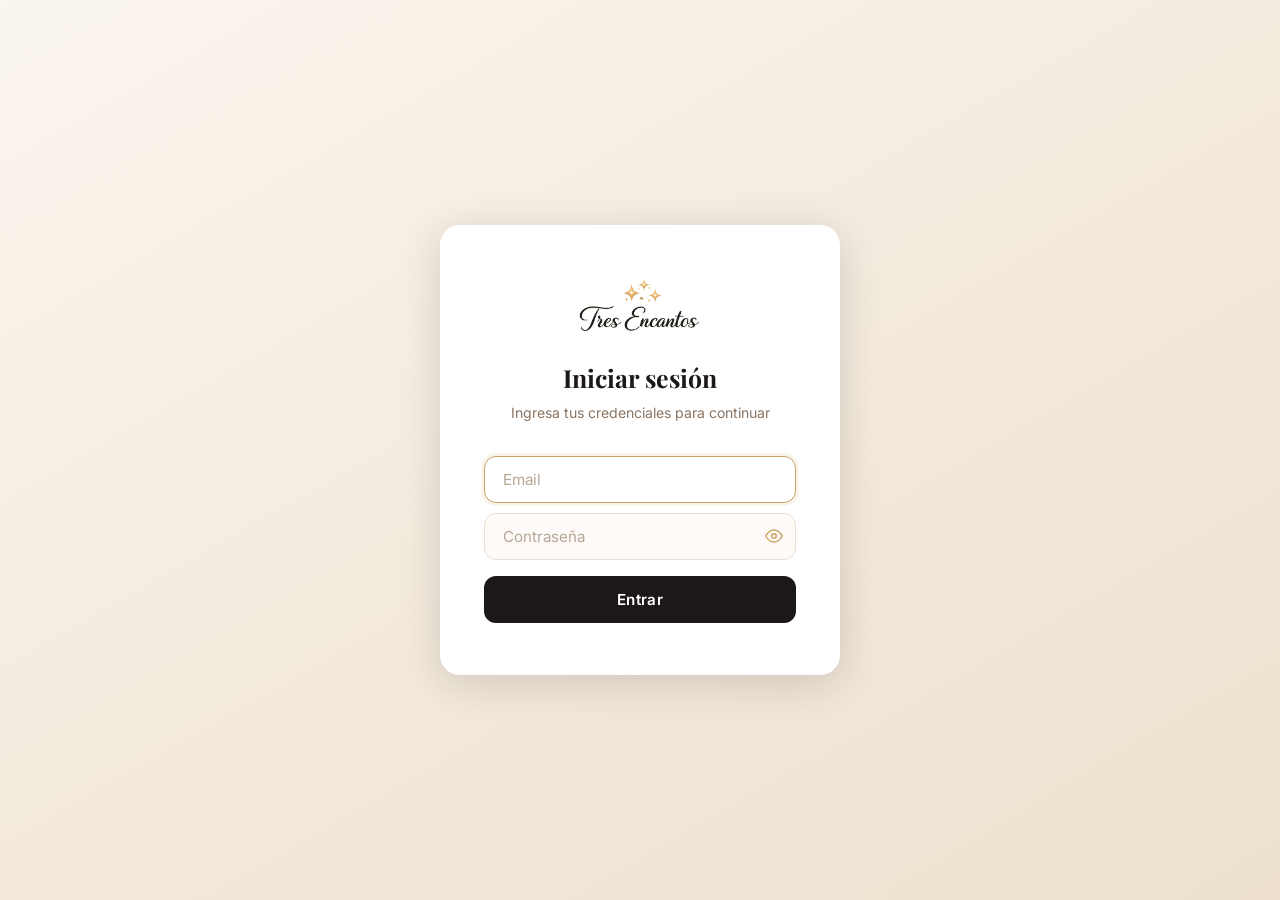
==== commit 9cc5f58c: ""Instalar app" en el menú del avatar; la Tienda ya no borra su modo sin conexión - Menú del avatar: " ====
--- a/activity.html
+++ b/activity.html
@@ -4,6 +4,7 @@
 <meta charset="UTF-8">
 <meta name="viewport" content="width=device-width, initial-scale=1.0, viewport-fit=cover">
 <link rel="icon" href="img/icono-192.png">
+<link rel="manifest" href="manifest.json">
 <title>Actividad — Tres Encantos</title>
 <link rel="preconnect" href="https://fonts.googleapis.com">
 <link rel="preconnect" href="https://fonts.gstatic.com" crossorigin>
@@ -49,7 +50,7 @@
 
 <div class="main">
   <div class="act-search-wrap">
-    <input type="search" class="act-search-input" id="filter-search" placeholder="🔍 Buscar cliente, producto o nota…" oninput="onSearchInput()" autocomplete="off">
+    <input type="search" class="act-search-input" id="filter-search" placeholder="Buscar cliente, producto o nota…" oninput="onSearchInput()" autocomplete="off">
     <button type="button" class="act-search-clear" id="filter-search-clear" onclick="clearSearch()" style="display:none" title="Limpiar búsqueda">✕</button>
   </div>
 
@@ -70,7 +71,7 @@
         <button class="chip" data-type="inventario" onclick="setType(this,'inventario')"><svg style="width:13px;height:13px;vertical-align:-2px;margin-right:3px;stroke:currentColor;fill:none;stroke-width:1.75;stroke-linecap:round;stroke-linejoin:round" viewBox="0 0 24 24"><path d="M21 8a2 2 0 0 0-1-1.73l-7-4a2 2 0 0 0-2 0l-7 4A2 2 0 0 0 3 8v8a2 2 0 0 0 1 1.73l7 4a2 2 0 0 0 2 0l7-4A2 2 0 0 0 21 16Z"/><path d="m3.3 7 8.7 5 8.7-5"/><path d="M12 22V12"/></svg>Inventario</button>
         <button class="chip" data-type="apartado" onclick="setType(this,'apartado')"><svg style="width:13px;height:13px;vertical-align:-2px;margin-right:3px;stroke:currentColor;fill:none;stroke-width:1.75;stroke-linecap:round;stroke-linejoin:round" viewBox="0 0 24 24"><path d="M19 21l-7-5-7 5V5a2 2 0 0 1 2-2h10a2 2 0 0 1 2 2z"/></svg>Apartados</button>
         <button class="chip" data-type="sistema" onclick="setType(this,'sistema')"><svg style="width:13px;height:13px;vertical-align:-2px;margin-right:3px;stroke:currentColor;fill:none;stroke-width:1.75;stroke-linecap:round;stroke-linejoin:round" viewBox="0 0 24 24"><path d="M12 22s8-4 8-10V5l-8-3-8 3v7c0 6 8 10 8 10z"/></svg>Sistema</button>
-        <button class="chip" id="chip-night" onclick="toggleNightFilter(this)">🌙 Fuera de horario</button>
+        <button class="chip" id="chip-night" onclick="toggleNightFilter(this)"><svg style="width:13px;height:13px;vertical-align:-2px;stroke:currentColor;fill:none;stroke-width:1.75;stroke-linecap:round;stroke-linejoin:round" viewBox="0 0 24 24" aria-hidden="true"><path d="M21 12.79A9 9 0 1 1 11.21 3 7 7 0 0 0 21 12.79z"/></svg> Fuera de horario</button>
       </div>
     </div>
   </div>
--- a/shared.css
+++ b/shared.css
@@ -21,6 +21,16 @@
   --ink:#1C1817;--ink-soft:#2E2825;
   --surface:#fff;--surface-soft:#F8F4EF;
 }
+
+/* ── Esqueleto de carga ───────────────────────────────────────────────
+   Bloques grises con la forma del contenido que viene (patrón Shopify):
+   se siente más rápido que un círculo girando y la página no brinca. */
+.sk{display:block;border-radius:6px;
+  background:linear-gradient(90deg,var(--surface-soft) 0%,var(--border) 50%,var(--surface-soft) 100%);
+  background-size:200% 100%;animation:sk-shine 1.3s ease-in-out infinite}
+@keyframes sk-shine{from{background-position:100% 0}to{background-position:-100% 0}}
+@media (prefers-reduced-motion:reduce){.sk{animation:none}}
+.sr-only{position:absolute;width:1px;height:1px;padding:0;margin:-1px;overflow:hidden;clip:rect(0,0,0,0);white-space:nowrap;border:0}
 
 /* ── Reset mínimo ──────────────────────────────────────────────────── */
 html{-webkit-text-size-adjust:100%}
@@ -120,7 +130,7 @@
 .tbn-icon{
   display:flex;flex-direction:column;align-items:center;justify-content:center;
   gap:2px;padding:5px 14px;border-radius:9px;min-width:48px;
-  text-decoration:none;background:transparent;color:rgba(255,255,255,.55);
+  text-decoration:none;background:transparent;color:rgba(255,255,255,.75);
   transition:all .15s;touch-action:manipulation;-webkit-tap-highlight-color:transparent;
   border:none;cursor:pointer;font-family:inherit;
 }
@@ -130,28 +140,31 @@
   display:block;flex-shrink:0;
 }
 .tbn-label{
-  display:none;font-size:.5rem;font-weight:600;
-  letter-spacing:.03em;line-height:1;white-space:nowrap;
+  display:none;font-size:.69rem;font-weight:600;
+  letter-spacing:.01em;line-height:1;white-space:nowrap;
 }
 .tbn-sep{display:none}
 
-.tbn-icon.tbn-active{color:#C9A462;background:rgba(201,164,98,.22);border-radius:10px;outline:1.5px solid rgba(201,164,98,.35)}
+.tbn-icon.tbn-active{color:#D9B676;background:rgba(201,164,98,.2);border-radius:10px}
 .tbn-icon.tbn-active svg{stroke-width:2.5}
-.tbn-icon:not(.tbn-active):hover{color:rgba(255,255,255,.9);background:rgba(255,255,255,.09)}
+.tbn-icon:not(.tbn-active):hover{color:#fff;background:rgba(255,255,255,.09)}
+.tbn-icon:focus-visible{outline:2px solid #C9A462;outline-offset:2px}
 .tbn-icon:active{opacity:.6;transform:scale(.88)}
 
 /* Mobile ≤640px — touch targets + labels */
 @media(max-width:640px){
-  .tbn-icon{padding:5px 8px;min-width:44px}
+  .tbn-icon{padding:6px 6px;min-width:48px;gap:3px}
   .tbn-icon svg{width:20px;height:20px}
-  .tbn-label{display:block;font-size:.5rem;letter-spacing:.02em}
-  .topbar-nav-mobile{gap:0}
-}
-/* Teléfonos muy chicos ≤380px */
+  .tbn-label{display:block}
+  /* Con texto legible la nav centrada en absoluto chocaba con la campana a
+     360px: en celular se centra en el espacio libre antes de campana/avatar. */
+  .topbar .topbar-left{flex:0 0 auto}
+  .topbar .topbar-right{flex:1;min-width:0}
+  .topbar .topbar-nav-mobile{position:static;transform:none;margin:0 auto;gap:0}
+}
+/* Teléfonos muy chicos ≤380px: se aprieta el espacio, nunca la letra */
 @media(max-width:380px){
-  .tbn-icon{min-width:38px;padding:5px 6px}
-  .tbn-icon svg{width:18px;height:18px}
-  .tbn-label{font-size:.44rem}
+  .tbn-icon{min-width:44px;padding:6px 4px}
 }
 /* Tableta y desktop ≥641px — separador visible */
 @media(min-width:641px){
@@ -207,7 +220,7 @@
 #notif-pop{
   position:fixed;z-index:99999;
   background:var(--surface);border:1px solid var(--border);border-radius:14px;
-  padding:10px;width:300px;max-width:calc(100vw - 16px);max-height:70vh;overflow-y:auto;
+  padding:10px;width:340px;max-width:calc(100vw - 16px);max-height:70vh;overflow-y:auto;
   box-shadow:0 8px 32px rgba(28,24,23,.18);
   animation:ud-in .15s ease;
 }
@@ -217,8 +230,8 @@
 #notif-dismiss-all:hover{background:var(--cream)}
 .notif-item{
   display:flex;align-items:flex-start;gap:10px;
-  font-size:.8rem;line-height:1.45;color:var(--charcoal);
-  padding:9px 8px;border-radius:8px;border-bottom:1px solid var(--border);
+  font-size:.9rem;line-height:1.45;color:var(--charcoal);
+  padding:10px 8px;border-radius:8px;border-bottom:1px solid var(--border);
   transition:background .15s;
 }
 .notif-item:last-child{border-bottom:none}
@@ -237,7 +250,14 @@
   cursor:pointer;display:flex;align-items:center;justify-content:center;
   transition:background .15s,color .15s;
 }
+.notif-item-dismiss{position:relative}
+/* La ✕ se ve chica pero se toca en 44px (regla de tamaño táctil) */
+.notif-item-dismiss::after{content:'';position:absolute;inset:-11px}
 .notif-item-dismiss:hover{background:var(--border);color:var(--red)}
+/* "Ver cómo en Ayuda" dentro de un aviso: enlace de texto, alto táctil de 44px */
+/* En su propio renglón: en línea con el texto, sus 44px estiraban el último renglón (palabra suelta con hueco) */
+.notif-item-help{display:flex;width:fit-content;align-items:center;min-height:44px;margin-top:2px;padding:0;background:none;border:none;
+  font:inherit;font-weight:600;color:var(--gold-dark);cursor:pointer}
 .notif-empty{font-size:.8rem;color:var(--muted);padding:14px 8px;text-align:center}
 
 /* Aviso largo: título siempre visible, cuerpo se desglosa al tocar (acordeón
@@ -249,4 +269,57 @@
 .notif-item-chevron{flex-shrink:0;color:var(--muted);transition:transform .2s}
 .notif-item-expandable.open .notif-item-chevron{transform:rotate(180deg)}
 .notif-item-body{display:block;max-height:0;overflow:hidden;opacity:0;font-weight:400!important;color:var(--muted);transition:max-height .25s ease,opacity .2s,margin-top .25s ease}
-.notif-item-expandable.open .notif-item-body{max-height:220px;opacity:1;margin-top:5px}
+.notif-item-expandable.open .notif-item-body{max-height:800px;opacity:1;margin-top:5px}
+/* Diálogo propio (teDialog en shared.js) en lugar de alert()/confirm() */
+.te-dialog-backdrop{position:fixed;inset:0;z-index:10500;display:flex;align-items:center;justify-content:center;padding:16px;background:rgba(0,0,0,.5);animation:teDialogFade .15s ease-out}
+.te-dialog{width:100%;max-width:360px;background:var(--surface);color:var(--charcoal);border-radius:18px;padding:22px 20px 18px;box-shadow:0 12px 48px rgba(0,0,0,.3);animation:teDialogIn .18s ease-out}
+.te-dialog-title{font-size:1.02rem;font-weight:700;line-height:1.35;color:var(--charcoal)}
+.te-dialog-msg{margin-top:8px;font-size:.9rem;line-height:1.5;color:var(--muted);white-space:pre-line}
+.te-dialog-actions{display:flex;gap:8px;margin-top:20px}
+.te-dialog-btn{flex:1;min-height:48px;padding:10px 12px;border-radius:12px;font-family:inherit;font-size:.92rem;font-weight:700;cursor:pointer;touch-action:manipulation;line-height:1.25}
+.te-dialog-cancel{border:1.5px solid var(--border);background:var(--surface);color:var(--charcoal)}
+.te-dialog-ok{border:none;background:var(--ink);color:#fff}
+.te-dialog-ok.is-danger{background:var(--red);color:#fff}
+.te-dialog-btn:focus-visible{outline:3px solid rgba(201,164,98,.55);outline-offset:2px}
+:root[data-theme="dark"] .te-dialog-ok:not(.is-danger){background:var(--charcoal);color:var(--ink)}
+@keyframes teDialogFade{from{opacity:0}to{opacity:1}}
+@keyframes teDialogIn{from{opacity:0;transform:translateY(8px) scale(.98)}to{opacity:1;transform:none}}
+@media (prefers-reduced-motion:reduce){.te-dialog-backdrop,.te-dialog{animation:none}}
+
+/* Números alineados (lining) en todo el sitio (módulos admin): con Playfair, los
+   números de "estilo antiguo" por defecto hacían que $0 se leyera "$o" y
+   $108 "$1o8". Se hereda a todo; tabular-nums de cada elemento se suma. */
+body{font-feature-settings:"lnum" 1}
+
+/* ── AYUDA (shared.js openHelp) ── */
+#help-overlay{position:fixed;inset:0;z-index:100000;background:rgba(20,15,12,.5);backdrop-filter:blur(4px);display:flex;align-items:flex-end;justify-content:center}
+#help-pop{background:var(--surface);color:var(--charcoal);width:100%;height:92dvh;border-radius:20px 20px 0 0;display:flex;flex-direction:column;overflow:hidden;box-shadow:0 -8px 32px rgba(0,0,0,.18)}
+@media(min-width:641px){#help-overlay{align-items:center;padding:24px}#help-pop{max-width:620px;height:min(80vh,760px);border-radius:20px}}
+.help-head{display:flex;align-items:center;justify-content:space-between;padding:18px 20px 8px}
+.help-head h2{font-family:'Playfair Display',serif;font-size:1.25rem;margin:0}
+.help-close{min-width:44px;min-height:44px;border:none;background:none;color:var(--muted);font-size:1.1rem;border-radius:10px;cursor:pointer;margin-right:-10px}
+.help-close:hover{background:var(--surface-soft)}
+.help-search-wrap{position:relative;margin:0 20px 10px}
+.help-search-wrap svg{position:absolute;left:14px;top:50%;transform:translateY(-50%);width:18px;height:18px;stroke:var(--muted);fill:none;stroke-width:1.75;stroke-linecap:round;pointer-events:none}
+#help-search{width:100%;box-sizing:border-box;min-height:48px;padding:10px 14px 10px 42px;border:1.5px solid var(--border);border-radius:12px;font-family:inherit;font-size:16px;background:var(--surface);color:var(--charcoal);outline:none}
+#help-search:focus{border-color:var(--gold)}
+.help-body{position:relative;flex:1;min-height:0}
+#help-list,#help-view{position:absolute;inset:0;overflow-y:auto;padding:4px 20px 24px;overscroll-behavior:contain}
+#help-view{display:none;background:var(--surface)}
+#help-pop.show-view #help-view{display:block}
+#help-pop.show-view #help-list{visibility:hidden}
+.help-group{font-size:.72rem;font-weight:700;letter-spacing:.06em;text-transform:uppercase;color:var(--muted);margin:16px 2px 6px}
+.help-item{display:block;width:100%;text-align:left;padding:12px 14px;margin-bottom:8px;border:1px solid var(--border);border-radius:12px;background:var(--surface);font-family:inherit;color:var(--charcoal);cursor:pointer}
+.help-item:hover{border-color:var(--gold)}
+.help-item-title{display:block;font-size:.95rem;font-weight:700}
+.help-item-mod{display:inline-block;margin-top:3px;font-size:.72rem;font-weight:600;color:var(--muted);border:1px solid var(--border);border-radius:50px;padding:1px 8px}
+.help-item-snip{display:block;margin-top:4px;font-size:.84rem;color:var(--muted);line-height:1.45}
+.help-empty{padding:28px 6px;text-align:center;color:var(--muted);font-size:.9rem;line-height:1.5}
+.help-back{min-height:44px;padding:0 4px;border:none;background:none;font-family:inherit;font-size:.9rem;font-weight:700;color:var(--gold-dark);cursor:pointer}
+.help-view-mod{font-size:.75rem;font-weight:700;letter-spacing:.06em;text-transform:uppercase;color:var(--muted);margin-top:6px}
+.help-view-title{font-family:'Playfair Display',serif;font-size:1.3rem;margin:4px 0 12px}
+.help-view-body{font-size:1rem;line-height:1.6}
+.help-view-body p{margin:0 0 12px}
+.help-view-body ol,.help-view-body ul{margin:0 0 12px;padding-left:22px}
+.help-view-body li{margin-bottom:6px}
+.help-view-body code{font-size:.9em;background:var(--surface-soft);padding:1px 5px;border-radius:5px}
